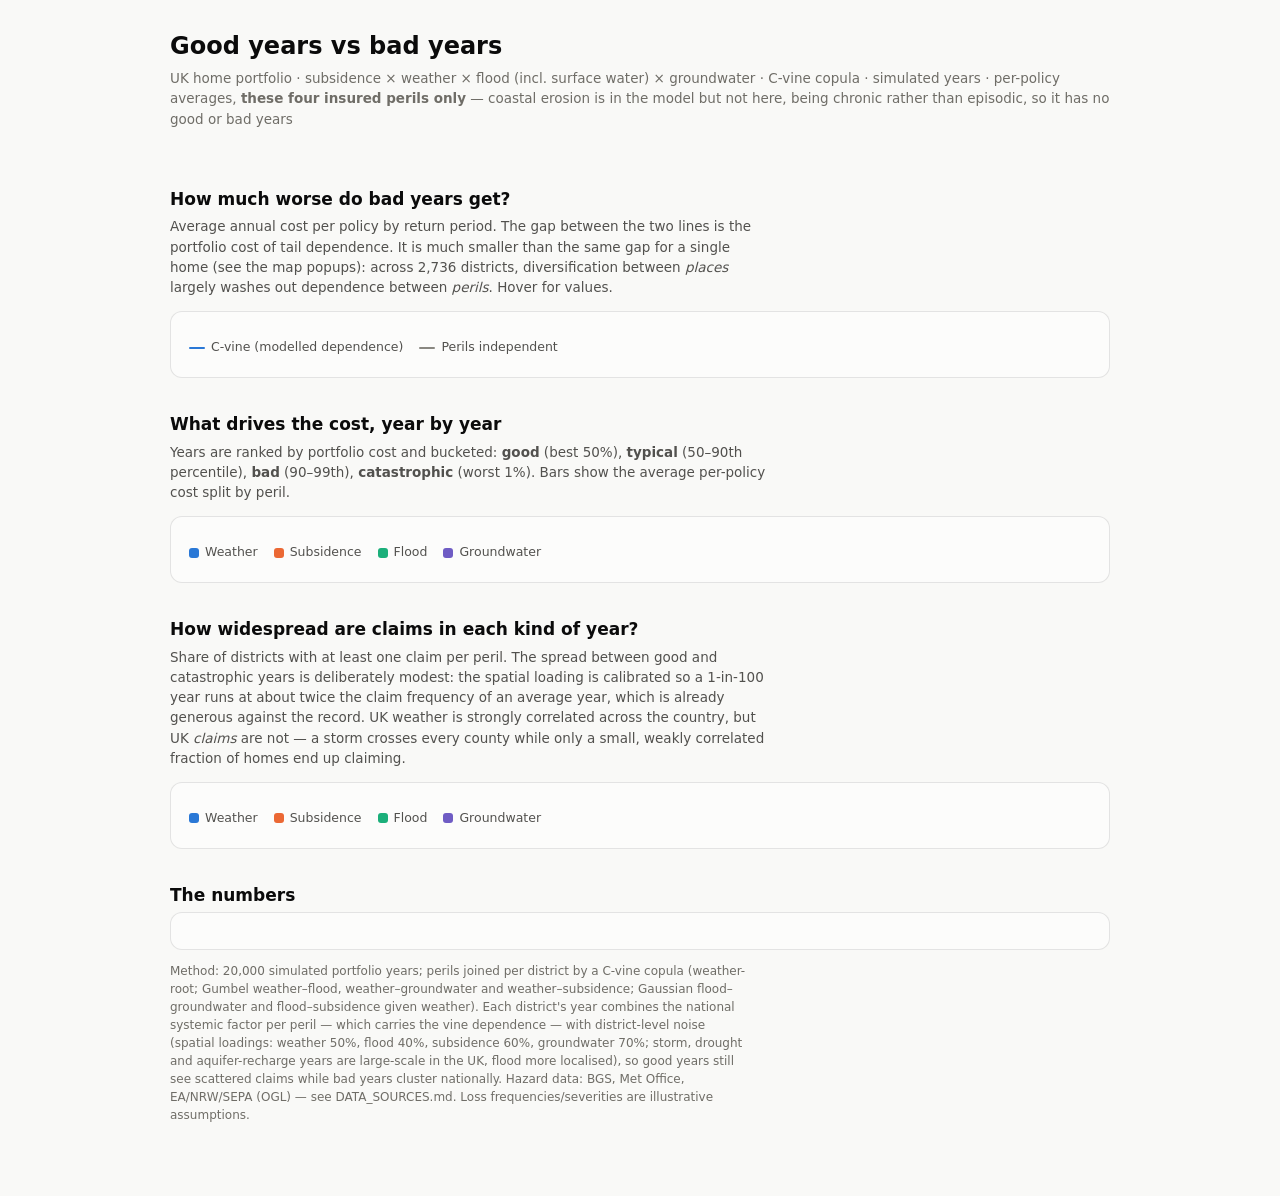
==== analysis/template.html @ 13e3e964 "Year charts: draw at card width on phones instead of scrolling Option 2, replacing the scroll fix. E" ====
<!DOCTYPE html>
<html lang="en-GB">
<head>
<meta charset="utf-8">
<meta name="viewport" content="width=device-width, initial-scale=1">
<title>UK Home Insurance — Good Years vs Bad Years</title>
<style>
  :root {
    color-scheme: light;
    --page: #f9f9f7; --surface-1: #fcfcfb;
    /* --ink-muted darkened from #898781 (3.50:1) to meet WCAG AA on light */
    --ink-1: #0b0b0b; --ink-2: #52514e; --ink-muted: #6f6d67;
    --grid: #e1e0d9; --axis: #c3c2b7; --border: rgba(11,11,11,0.10);
    --wx: #2a78d6; --sub: #eb6834; --fl: #1baf7a; --gw: #6f5cc4; --indep: #898781;
  }
  @media (prefers-color-scheme: dark) {
    :root:not([data-theme="light"]) {
      color-scheme: dark;
      --page: #0d0d0d; --surface-1: #1a1a19;
      --ink-1: #ffffff; --ink-2: #c3c2b7; --ink-muted: #898781;
      --grid: #2c2c2a; --axis: #383835; --border: rgba(255,255,255,0.10);
      --wx: #3987e5; --sub: #d95926; --fl: #199e70; --gw: #9085e9;
    }
  }
  :root[data-theme="dark"] {
    color-scheme: dark;
    --page: #0d0d0d; --surface-1: #1a1a19;
    --ink-1: #ffffff; --ink-2: #c3c2b7; --ink-muted: #898781;
    --grid: #2c2c2a; --axis: #383835; --border: rgba(255,255,255,0.10);
    --wx: #3987e5; --sub: #d95926; --fl: #199e70; --gw: #9085e9;
  }
  * { box-sizing: border-box; }
  body {
    margin: 0; background: var(--page); color: var(--ink-1);
    font-family: system-ui, -apple-system, "Segoe UI", sans-serif;
    line-height: 1.5;
  }
  .wrap { max-width: 980px; margin: 0 auto; padding: 28px 20px 60px; }
  h1 { font-size: 24px; margin: 0 0 4px; }
  .sub { color: var(--ink-muted); font-size: 13.5px; margin-bottom: 24px; }
  h2 { font-size: 17px; margin: 34px 0 4px; }
  .desc { color: var(--ink-2); font-size: 13.5px; margin: 0 0 14px; max-width: 70ch; }
  .card {
    background: var(--surface-1); border: 1px solid var(--border);
    border-radius: 12px; padding: 18px;
  }
  .tiles { display: grid; grid-template-columns: repeat(auto-fit, minmax(200px, 1fr)); gap: 12px; }
  .tile { background: var(--surface-1); border: 1px solid var(--border); border-radius: 12px; padding: 14px 16px; }
  .tile .k { font-size: 12px; color: var(--ink-muted); }
  .tile .v { font-size: 26px; font-weight: 650; margin: 2px 0; }
  .tile .d { font-size: 12px; color: var(--ink-2); }
  .legend { display: flex; gap: 16px; flex-wrap: wrap; font-size: 12.5px; color: var(--ink-2); margin: 8px 0 2px; }
  .legend span { display: inline-flex; align-items: center; gap: 6px; }
  .sw { width: 10px; height: 10px; border-radius: 3px; display: inline-block; }
  .sw.line { width: 16px; height: 2px; border-radius: 1px; }
  svg { display: block; width: 100%; height: auto; }
  /* Charts size their own canvas to the card (see geom() below), so they
     fit without scrolling. overflow-x stays as a safety net only - if a
     chart ever did exceed its card it should scroll inside itself rather
     than push the page sideways. No min-width: that would force the
     scrollbar back and defeat the responsive drawing. */
  .chart { overflow-x: auto; -webkit-overflow-scrolling: touch; }
  svg text { font-family: inherit; }
  .axis-label { fill: var(--ink-muted); font-size: 11px; }
  .tick-label { fill: var(--ink-muted); font-size: 11px; font-variant-numeric: tabular-nums; }
  .direct-label { fill: var(--ink-2); font-size: 11.5px; font-variant-numeric: tabular-nums; }
  .tooltip {
    position: fixed; pointer-events: none; z-index: 10; display: none;
    background: var(--surface-1); border: 1px solid var(--border);
    border-radius: 8px; padding: 7px 10px; font-size: 12px; color: var(--ink-2);
    box-shadow: 0 2px 10px rgba(0,0,0,0.15); font-variant-numeric: tabular-nums;
  }
  .tooltip b { color: var(--ink-1); }
  table.buckets { border-collapse: collapse; width: 100%; font-size: 13px; }
  table.buckets th, table.buckets td { text-align: right; padding: 7px 10px; border-bottom: 1px solid var(--grid); font-variant-numeric: tabular-nums; }
  table.buckets th:first-child, table.buckets td:first-child { text-align: left; }
  table.buckets th { color: var(--ink-muted); font-weight: 600; font-size: 12px; }
  table.buckets td { color: var(--ink-2); }
  table.buckets td.hl { color: var(--ink-1); font-weight: 600; }
  .note { color: var(--ink-muted); font-size: 12px; max-width: 76ch; }
</style>
</head>
<body>
<div class="wrap">
  <h1>Good years vs bad years</h1>
  <div class="sub">UK home portfolio &middot; subsidence &times; weather &times; flood (incl. surface water) &times; groundwater &middot; C-vine copula &middot; <span id="nsim"></span> simulated years &middot; per-policy averages, <b>these four insured perils only</b> &mdash; coastal erosion is in the model but not here, being chronic rather than episodic, so it has no good or bad years</div>

  <div class="tiles" id="tiles"></div>

  <h2>How much worse do bad years get?</h2>
  <p class="desc">Average annual cost per policy by return period. The gap between the
  two lines is the portfolio cost of tail dependence. It is much smaller than the same gap
  for a single home (see the map popups): across 2,736 districts, diversification between
  <i>places</i> largely washes out dependence between <i>perils</i>.
  Hover for values.</p>
  <div class="card">
    <div class="legend">
      <span><span class="sw line" style="background:var(--wx)"></span>C-vine (modelled dependence)</span>
      <span><span class="sw line" style="background:var(--indep)"></span>Perils independent</span>
    </div>
    <div id="exceedance" class="chart"></div>
  </div>

  <h2>What drives the cost, year by year</h2>
  <p class="desc">Years are ranked by portfolio cost and bucketed: <b>good</b> (best 50%),
  <b>typical</b> (50–90th percentile), <b>bad</b> (90–99th), <b>catastrophic</b> (worst 1%).
  Bars show the average per-policy cost split by peril.</p>
  <div class="card">
    <div class="legend">
      <span><span class="sw" style="background:var(--wx)"></span>Weather</span>
      <span><span class="sw" style="background:var(--sub)"></span>Subsidence</span>
      <span><span class="sw" style="background:var(--fl)"></span>Flood</span>
      <span><span class="sw" style="background:var(--gw)"></span>Groundwater</span>
    </div>
    <div id="stacked" class="chart"></div>
  </div>

  <h2>How widespread are claims in each kind of year?</h2>
  <p class="desc">Share of districts with at least one claim per peril. The spread between
  good and catastrophic years is deliberately modest: the spatial loading is calibrated so a
  1-in-100 year runs at about twice the claim frequency of an average year, which is already
  generous against the record. UK weather is strongly correlated across the country, but UK
  <i>claims</i> are not — a storm crosses every county while only a small, weakly correlated
  fraction of homes end up claiming.</p>
  <div class="card">
    <div class="legend">
      <span><span class="sw" style="background:var(--wx)"></span>Weather</span>
      <span><span class="sw" style="background:var(--sub)"></span>Subsidence</span>
      <span><span class="sw" style="background:var(--fl)"></span>Flood</span>
      <span><span class="sw" style="background:var(--gw)"></span>Groundwater</span>
    </div>
    <div id="incidence" class="chart"></div>
  </div>

  <h2>The numbers</h2>
  <div class="card" style="overflow-x:auto">
    <table class="buckets" id="btable"></table>
  </div>
  <p class="note" id="worstnote"></p>

  <div id="backtest" style="display:none; scroll-margin-top:64px">
    <h2>Does this match real UK years?</h2>
    <p class="desc">The loss model can't be validated without claims data — but its
    <b>hazard drivers</b> can. These are the real drivers, reconstructed from 35 years of
    ERA5 reanalysis over twelve UK locations. If the model is watching the right things,
    the years it would call bad should be the years Britain actually remembers.</p>
    <div class="card">
      <div class="legend">
        <span><span class="sw" style="background:var(--wx)"></span>Storm days (gusts ≥ 70 km/h)</span>
        <span><span class="sw" style="background:var(--sub)"></span>Summer rainfall deficit (subsidence driver)</span>
      </div>
      <div id="histchart" class="chart"></div>
    </div>
    <div class="card" style="margin-top:14px; overflow-x:auto">
      <table class="buckets" id="histtable"></table>
    </div>
    <p class="note" style="margin-top:10px">Storm days and summer deficits are means across
    the twelve points; the deficit is measured against each point's own 1991–2020 June–August
    normal. Event names are the historical record, not model output — they are what these
    years are known for.</p>
  </div>

  <div id="sens-section" style="display:none; scroll-margin-top:64px">
    <h2>Which assumptions matter?</h2>
    <p class="desc">Each row re-runs the simulation (1-in-3 district sample, 8,000
    years) with one assumption perturbed. &ldquo;Group churn&rdquo; is the share of sampled
    districts whose rating-group decile changes vs the sampled baseline.</p>
    <div class="card" style="overflow-x:auto">
      <table class="buckets" id="stable"></table>
    </div>
  </div>
  <p class="note">Method: 20,000 simulated portfolio years; perils joined per district by a
  C-vine copula (weather-root; Gumbel weather–flood, weather–groundwater and
  weather–subsidence; Gaussian flood–groundwater and flood–subsidence given
  weather). Each district's year combines the national systemic factor per peril —
  which carries the vine dependence — with district-level noise (spatial loadings:
  weather 50%, flood 40%, subsidence 60%, groundwater 70%; storm, drought and
  aquifer-recharge years are large-scale in the UK, flood more localised), so good
  years still see scattered claims while bad years cluster nationally. Hazard data:
  BGS, Met Office, EA/NRW/SEPA (OGL) — see DATA_SOURCES.md. Loss
  frequencies/severities are illustrative assumptions.</p>
</div>
<div class="tooltip" id="tip"></div>

<script>
const A = __DATA__;
const SENS = __SENS__;
const HIST = __HISTORY__;
const css = k => getComputedStyle(document.documentElement).getPropertyValue(k).trim();
const GBP = v => '£' + Math.round(v).toLocaleString('en-GB');
const tip = document.getElementById('tip');
function showTip(html, x, y) {
  tip.innerHTML = html; tip.style.display = 'block';
  const w = tip.offsetWidth, h = tip.offsetHeight;
  tip.style.left = Math.min(x + 14, innerWidth - w - 8) + 'px';
  tip.style.top = Math.max(y - h - 12, 8) + 'px';
}
function hideTip() { tip.style.display = 'none'; }
const NS = 'http://www.w3.org/2000/svg';
function el(tag, attrs, parent) {
  const e = document.createElementNS(NS, tag);
  for (const k in attrs) e.setAttribute(k, attrs[k]);
  if (parent) parent.appendChild(e);
  return e;
}

document.getElementById('nsim').textContent = A.n_sim.toLocaleString('en-GB');

/* ---- responsive chart geometry ----------------------------------------
   Every chart is drawn in viewBox units and stretched to the card width.
   On a desktop card that is roughly 1:1, so an 11px label reads as 11px.
   Squeeze the same 900-unit canvas into a ~300px phone card and the whole
   drawing scales by 0.33 - correct layout, 3.6px text, unreadable.

   So below a breakpoint we draw on a canvas the width of the card. viewBox
   units become CSS pixels again, type comes back to full size, and the
   plot is genuinely smaller - which means the tick and label density has
   to come down with it, or the labels collide instead of shrinking. Each
   chart passes its own narrow overrides for that.

   Charts re-draw on resize (and orientation change) rather than only at
   load, so rotating the phone does not leave a chart laid out for the
   other orientation. */
const NARROW_AT = 560;
function geom(mount, wide, narrow) {
  const avail = Math.max(document.getElementById(mount).clientWidth || 0, 260);
  return avail >= NARROW_AT
    ? Object.assign({ narrow: false }, wide)
    : Object.assign({ narrow: true }, wide, { W: Math.round(avail) }, narrow);
}
/* £1,000 is six glyphs of axis label; on a narrow plot that is most of the
   left margin, so compact it. */
const GBPk = v => v >= 1000 ? '£' + (v / 1000).toFixed(v % 1000 ? 1 : 0) + 'k'
                            : '£' + Math.round(v);
/* "catastrophic" does not fit a quarter of a phone-width plot. */
const SHORT = { good: 'good', typical: 'typical', bad: 'bad', catastrophic: 'worst 1%' };

const CHARTS = [];
function chart(mount, draw) { CHARTS.push({ mount, draw, key: null }); }
/* Which canvas width the current card calls for. Redraws are keyed on this
   rather than on the pixel width, so a 1px reflow does not rebuild four
   charts - and, more importantly, redrawing cannot re-trigger itself,
   because a redraw never changes the card's WIDTH. */
function widthKey(m) {
  const avail = Math.max(m.clientWidth || 0, 260);
  return avail >= NARROW_AT ? 'wide' : Math.round(avail);
}
function renderCharts(force) {
  for (const c of CHARTS) {
    const m = document.getElementById(c.mount);
    if (!m) continue;
    const k = widthKey(m);
    if (!force && k === c.key) continue;
    c.key = k;
    m.textContent = '';
    c.draw(m);
  }
}
/* Observe the cards, not the window. A ResizeObserver fires whenever the
   container's box changes for ANY reason - rotation, a font finally
   loading, the page being embedded somewhere narrower - whereas a window
   resize listener only catches one of those. It also catches viewport
   changes that never dispatch a window resize event at all, which is
   exactly what happens under an automated browser. Both are wired up; the
   width key makes the duplicate harmless. */
if (typeof ResizeObserver !== 'undefined') {
  const ro = new ResizeObserver(() => renderCharts());
  // after this script finishes, so every chart has registered
  queueMicrotask(() => CHARTS.forEach(c => {
    const m = document.getElementById(c.mount);
    if (m) ro.observe(m);
  }));
}
let _rt;
addEventListener('resize', () => { clearTimeout(_rt); _rt = setTimeout(renderCharts, 150); });

/* ---- stat tiles ---- */
const bk = Object.fromEntries(A.buckets.map(b => [b.label, b]));
const cat = bk.catastrophic, bad = bk.bad, typ = bk.typical;
const tiles = [
  ['Typical year', GBP(typ.mean_total), 'per policy, 50–90th percentile years'],
  ['Bad year (1-in-10)', GBP(bad.mean_total), '+' + GBP(bad.extra_vs_typical) + ' vs typical'],
  ['Catastrophic year (1-in-100)', GBP(cat.mean_total), '+' + GBP(cat.extra_vs_typical) + ' vs typical'],
  ['Cost of dependence', '+' + Math.round(100 * (cat.mean_total - cat.indep_mean_total) / cat.indep_mean_total) + '%',
   'catastrophic-year cost vs independence (' + GBP(cat.indep_mean_total) + ')'],
];
document.getElementById('tiles').innerHTML = tiles.map(t =>
  `<div class="tile"><div class="k">${t[0]}</div><div class="v">${t[1]}</div><div class="d">${t[2]}</div></div>`).join('');

/* ---- exceedance chart ---- */
chart('exceedance', function (mount) {
  const g = geom('exceedance', { W: 900, H: 340, L: 64, R: 20, T: 16, B: 44 },
                                { H: 250, L: 40, R: 12, T: 12, B: 40 });
  const { W, H, L, R, T, B } = g;
  const svg = el('svg', { viewBox: `0 0 ${W} ${H}` }, mount);
  const vine = A.exceedance.vine.filter(d => d[0] >= 2 && d[0] <= 1000);
  const ind = A.exceedance.indep.filter(d => d[0] >= 2 && d[0] <= 1000);
  const ymax = Math.max(...vine.map(d => d[1])) * 1.08;
  const x = rp => L + (Math.log10(rp) - Math.log10(2)) / (3 - Math.log10(2)) * (W - L - R);
  const y = v => T + (1 - v / ymax) * (H - T - B);
  for (const rp of (g.narrow ? [2, 10, 100, 1000]
                             : [2, 5, 10, 20, 50, 100, 200, 500, 1000])) {
    el('line', { x1: x(rp), x2: x(rp), y1: T, y2: H - B, stroke: css('--grid'), 'stroke-width': 1 }, svg);
    el('text', { x: x(rp), y: H - B + 16, 'text-anchor': 'middle', class: 'tick-label' }, svg).textContent = rp;
  }
  const ystep = ymax > 4000 ? 1000 : ymax > 2000 ? 500 : 250;
  for (let v = 0; v <= ymax; v += ystep) {
    el('line', { x1: L, x2: W - R, y1: y(v), y2: y(v), stroke: css('--grid'), 'stroke-width': 1 }, svg);
    el('text', { x: L - 6, y: y(v) + 4, 'text-anchor': 'end', class: 'tick-label' }, svg)
      .textContent = g.narrow ? GBPk(v) : GBP(v);
  }
  el('line', { x1: L, x2: W - R, y1: H - B, y2: H - B, stroke: css('--axis'), 'stroke-width': 1 }, svg);
  el('text', { x: (L + W - R) / 2, y: H - 6, 'text-anchor': 'middle', class: 'axis-label' }, svg)
    .textContent = g.narrow ? 'return period (yrs, log)'
                            : 'return period (years) — log scale';
  const path = pts => pts.map((d, i) => (i ? 'L' : 'M') + x(d[0]).toFixed(1) + ' ' + y(d[1]).toFixed(1)).join(' ');
  el('path', { d: path(ind), fill: 'none', stroke: css('--indep'), 'stroke-width': 2, 'stroke-dasharray': '5 4' }, svg);
  el('path', { d: path(vine), fill: 'none', stroke: css('--wx'), 'stroke-width': 2 }, svg);
  const cross = el('line', { y1: T, y2: H - B, stroke: css('--axis'), 'stroke-width': 1, visibility: 'hidden' }, svg);
  const dotV = el('circle', { r: 4, fill: css('--wx'), stroke: css('--surface-1'), 'stroke-width': 2, visibility: 'hidden' }, svg);
  const dotI = el('circle', { r: 4, fill: css('--indep'), stroke: css('--surface-1'), 'stroke-width': 2, visibility: 'hidden' }, svg);
  const hit = el('rect', { x: L, y: T, width: W - L - R, height: H - T - B, fill: 'transparent' }, svg);
  const nearest = (pts, rp) => pts.reduce((a, b) => Math.abs(Math.log10(b[0]) - Math.log10(rp)) < Math.abs(Math.log10(a[0]) - Math.log10(rp)) ? b : a);
  hit.addEventListener('mousemove', ev => {
    const r = svg.getBoundingClientRect();
    const px = (ev.clientX - r.left) * W / r.width;
    const rp = Math.pow(10, Math.log10(2) + (px - L) / (W - L - R) * (3 - Math.log10(2)));
    const v = nearest(vine, rp), n = nearest(ind, rp);
    cross.setAttribute('x1', x(v[0])); cross.setAttribute('x2', x(v[0]));
    [cross, dotV, dotI].forEach(e => e.setAttribute('visibility', 'visible'));
    dotV.setAttribute('cx', x(v[0])); dotV.setAttribute('cy', y(v[1]));
    dotI.setAttribute('cx', x(n[0])); dotI.setAttribute('cy', y(n[1]));
    showTip(`<b>1-in-${Math.round(v[0])} year</b><br>C-vine: <b>${GBP(v[1])}</b><br>independent: ${GBP(n[1])}<br>gap: +${GBP(v[1] - n[1])}`, ev.clientX, ev.clientY);
  });
  hit.addEventListener('mouseleave', () => { [cross, dotV, dotI].forEach(e => e.setAttribute('visibility', 'hidden')); hideTip(); });
});

/* ---- stacked bars ---- */
chart('stacked', function (mount) {
  const g = geom('stacked', { W: 900, H: 300, L: 64, R: 20, T: 24, B: 34 },
                            { H: 240, L: 40, R: 10, T: 20, B: 32 });
  const { W, H, L, R, T, B } = g;
  const svg = el('svg', { viewBox: `0 0 ${W} ${H}` }, mount);
  const perils = [['mean_wx', '--wx', 'Weather'], ['mean_sub', '--sub', 'Subsidence'], ['mean_fl', '--fl', 'Flood'], ['mean_gw', '--gw', 'Groundwater']];
  const ymax = Math.max(...A.buckets.map(b => b.mean_total)) * 1.15;
  const y = v => T + (1 - v / ymax) * (H - T - B);
  const slot = (W - L - R) / A.buckets.length;
  // 64 units is wider than a whole slot once the canvas is phone-width, so
  // the bars would overlap each other. Scale to the slot and keep a gap.
  const bw = Math.min(64, slot * 0.62);
  const ystep = ymax > 4000 ? 1000 : ymax > 1500 ? 500 : 200;
  for (let v = 0; v <= ymax; v += ystep) {
    el('line', { x1: L, x2: W - R, y1: y(v), y2: y(v), stroke: css('--grid'), 'stroke-width': 1 }, svg);
    el('text', { x: L - 6, y: y(v) + 4, 'text-anchor': 'end', class: 'tick-label' }, svg)
      .textContent = g.narrow ? GBPk(v) : GBP(v);
  }
  el('line', { x1: L, x2: W - R, y1: H - B, y2: H - B, stroke: css('--axis'), 'stroke-width': 1 }, svg);
  A.buckets.forEach((b, i) => {
    const cx = L + slot * (i + 0.5);
    let acc = 0;
    for (const [key, color, name] of perils) {
      const v = b[key];
      const rect = el('rect', {
        x: cx - bw / 2, y: y(acc + v), width: bw,
        height: Math.max(y(acc) - y(acc + v) - 2, 0.5),
        fill: css(color), rx: 2,
      }, svg);
      rect.addEventListener('mousemove', ev =>
        showTip(`<b>${b.label}</b> · ${name}<br><b>${GBP(v)}</b> per policy (${Math.round(100 * v / b.mean_total)}%)`, ev.clientX, ev.clientY));
      rect.addEventListener('mouseleave', hideTip);
      acc += v;
    }
    el('text', { x: cx, y: y(acc) - 7, 'text-anchor': 'middle', class: 'direct-label' }, svg)
      .textContent = g.narrow ? GBPk(b.mean_total) : GBP(b.mean_total);
    el('text', { x: cx, y: H - B + 17, 'text-anchor': 'middle', class: 'tick-label' }, svg)
      .textContent = g.narrow ? (SHORT[b.label] || b.label) : b.label;
  });
});

/* ---- incidence ---- */
chart('incidence', function (mount) {
  const g = geom('incidence', { W: 900, H: 280, L: 64, R: 20, T: 18, B: 34 },
                              { H: 225, L: 32, R: 10, T: 14, B: 32 });
  const { W, H, L, R, T, B } = g;
  const svg = el('svg', { viewBox: `0 0 ${W} ${H}` }, mount);
  const perils = [['inc_wx_pct', '--wx', 'Weather'], ['inc_sub_pct', '--sub', 'Subsidence'], ['inc_fl_pct', '--fl', 'Flood'], ['inc_gw_pct', '--gw', 'Groundwater']];
  const ymax = Math.max(...A.buckets.map(b => Math.max(b.inc_wx_pct, b.inc_sub_pct, b.inc_fl_pct, b.inc_gw_pct))) * 1.2;
  const y = v => T + (1 - v / ymax) * (H - T - B);
  const slot = (W - L - R) / A.buckets.length;
  // Four bars and three gaps have to fit inside one slot: at 900 units that
  // is 30+6, on a phone canvas the same numbers would need more than twice
  // the slot, so derive both from the slot instead of hard-coding them.
  const gap = g.narrow ? 2 : 6;
  const bw = Math.min(30, (slot * 0.86 - 3 * gap) / 4);
  const ystep = ymax > 40 ? 10 : ymax > 16 ? 5 : 2;
  for (let v = 0; v <= ymax; v += ystep) {
    el('line', { x1: L, x2: W - R, y1: y(v), y2: y(v), stroke: css('--grid'), 'stroke-width': 1 }, svg);
    el('text', { x: L - 6, y: y(v) + 4, 'text-anchor': 'end', class: 'tick-label' }, svg)
      .textContent = v + '%';
  }
  el('line', { x1: L, x2: W - R, y1: H - B, y2: H - B, stroke: css('--axis'), 'stroke-width': 1 }, svg);
  A.buckets.forEach((b, i) => {
    const cx = L + slot * (i + 0.5);
    perils.forEach(([key, color, name], j) => {
      const v = b[key];
      const bx = cx + (j - 1.5) * (bw + gap) - bw / 2;
      const rect = el('rect', { x: bx, y: y(v), width: bw, height: H - B - y(v), fill: css(color), rx: 2 }, svg);
      rect.addEventListener('mousemove', ev =>
        showTip(`<b>${b.label}</b> · ${name}<br><b>${v}%</b> of districts claim`, ev.clientX, ev.clientY));
      rect.addEventListener('mouseleave', hideTip);
    });
    el('text', { x: cx, y: H - B + 17, 'text-anchor': 'middle', class: 'tick-label' }, svg)
      .textContent = g.narrow ? (SHORT[b.label] || b.label) : b.label;
  });
});

/* ---- table ---- */
(function () {
  const t = document.getElementById('btable');
  const rows = A.buckets.map(b => `
    <tr><td class="hl">${b.label}</td><td>${b.share_pct}%</td>
    <td class="hl">${GBP(b.mean_total)}</td>
    <td>${GBP(b.mean_wx)}</td><td>${GBP(b.mean_sub)}</td><td>${GBP(b.mean_fl)}</td><td>${GBP(b.mean_gw)}</td>
    <td>${b.extra_vs_typical >= 0 ? '+' : ''}${GBP(b.extra_vs_typical)}</td>
    <td>${GBP(b.indep_mean_total)}</td></tr>`).join('');
  t.innerHTML = `<tr><th>Year bucket</th><th>Share of years</th><th>Cost / policy</th>
    <th>Weather</th><th>Subsidence</th><th>Flood</th><th>Groundwater</th><th>vs typical</th><th>If independent</th></tr>` + rows;
  const w = A.worst_year;
  document.getElementById('worstnote').innerHTML =
    `Worst simulated year: <b>${GBP(w.total)}</b> per policy (weather ${GBP(w.wx)},
    flood ${GBP(w.fl)}, subsidence ${GBP(w.sub)}, groundwater ${GBP(w.gw)}) with claims
    in ${w.inc_wx_pct}% of districts for weather and ${w.inc_fl_pct}% for flood — a
    nationwide storm-and-flood event, which is exactly the joint tail the Gumbel
    pairs put mass on.`;
})();

/* ---- backtest: real hazard drivers by year ---- */
(function () {
  if (!HIST) return;
  document.getElementById('backtest').style.display = '';

  // What these years are actually known for (historical record).
  const EVENTS = {
    1990: 'Burns’ Day storm', 1994: 'Dry summer', 1995: 'Drought summer',
    2003: 'August heatwave', 2007: 'Summer floods', 2012: 'Wettest summer on record',
    2013: 'St Jude’s Day storm', 2014: 'Winter storm sequence',
    2015: 'Storms Desmond, Eva, Frank', 2018: 'Summer drought',
    2019: 'November floods', 2020: 'Storms Ciara & Dennis',
    2022: 'Record heat & drought', 2023: 'Storms Babet & Ciarán',
    2024: 'Storms Henk & Bert',
  };

  chart('histchart', function (mount) {
  const g = geom('histchart', { W: 900, H: 240, L: 52, R: 14, T: 14, B: 30, GAP: 22 },
                              { H: 215, L: 34, R: 8, T: 12, B: 28, GAP: 18 });
  const { W, H, L, R, T, B, GAP } = g;
  const panelH = (H - T - B - GAP) / 2;
  const svg = el('svg', { viewBox: `0 0 ${W} ${H}` }, mount);
  const bw = (W - L - R) / HIST.length;

  function panel(key, colour, y0, label) {
    const vals = HIST.map(d => d[key]);
    const lo = Math.min(0, ...vals), hi = Math.max(...vals);
    const y = v => y0 + panelH - ((v - lo) / (hi - lo)) * panelH;
    el('text', { x: L, y: y0 - 3, class: 'axis-label' }, svg).textContent = label;
    el('line', { x1: L, x2: W - R, y1: y(0), y2: y(0), stroke: css('--axis') }, svg);
    HIST.forEach((d, i) => {
      const x = L + i * bw + 1.5, v = d[key];
      const top = Math.min(y(v), y(0)), h = Math.abs(y(v) - y(0));
      const rect = el('rect', {
        x, y: top, width: Math.max(bw - 3, 1), height: Math.max(h, 0.5),
        fill: css(colour), rx: 1.5,
        opacity: EVENTS[d.year] ? 1 : 0.55,
      }, svg);
      rect.addEventListener('mousemove', ev => showTip(
        `<b>${d.year}</b>${EVENTS[d.year] ? ' · ' + EVENTS[d.year] : ''}<br>` +
        `storm days <b>${d.storm_days.toFixed(1)}</b> · max gust ${d.max_gust.toFixed(0)} km/h<br>` +
        `wettest 5 days ${d.rain5d.toFixed(0)} mm · summer deficit ${d.jja_deficit.toFixed(0)} mm`,
        ev.clientX, ev.clientY));
      rect.addEventListener('mouseleave', hideTip);
    });
    el('text', { x: L - 6, y: y(hi) + 4, 'text-anchor': 'end', class: 'tick-label' }, svg)
      .textContent = Math.round(hi);
    el('text', { x: L - 6, y: y(lo) + 4, 'text-anchor': 'end', class: 'tick-label' }, svg)
      .textContent = Math.round(lo);
  }

  panel('storm_days', '--wx', T + 10,
        g.narrow ? 'storm days / yr' : 'storm days per year');
  panel('jja_deficit', '--sub', T + panelH + GAP + 12,
        g.narrow ? 'summer deficit (mm)' : 'summer rainfall deficit (mm)');
  HIST.forEach((d, i) => {
    // every 5th year at 900 units; every 10th once the canvas is a third
    // of that, or the year labels run into each other
    if (+d.year % (g.narrow ? 10 : 5)) return;
    // A year centred on the first or last bar hangs outside the plot and
    // lands on the y-axis value beside it - at phone width "1990" sat on
    // top of "-139". Measure the label rather than guessing a margin, and
    // anchor the edge ones inward.
    const cx = L + i * bw + bw / 2;
    const t = el('text', { x: cx, y: H - 8, 'text-anchor': 'middle', class: 'tick-label' }, svg);
    t.textContent = d.year;
    const half = t.getComputedTextLength() / 2;
    if (cx - half < L) { t.setAttribute('x', L); t.setAttribute('text-anchor', 'start'); }
    else if (cx + half > W - R) { t.setAttribute('x', W - R); t.setAttribute('text-anchor', 'end'); }
  });
  });   /* end chart('histchart') */

  const top = (key, n) => [...HIST].sort((a, b) => b[key] - a[key]).slice(0, n);
  const fmtRow = d => `<tr><td class="hl">${d.year}</td>
    <td>${EVENTS[d.year] || '—'}</td>
    <td>${d.storm_days.toFixed(1)}</td><td>${d.max_gust.toFixed(0)} km/h</td>
    <td>${d.rain5d.toFixed(0)} mm</td><td>${d.jja_deficit.toFixed(0)} mm</td></tr>`;
  document.getElementById('histtable').innerHTML =
    `<tr><th>Year</th><th>What it is remembered for</th><th>Storm days</th>
     <th>Max gust</th><th>Wettest 5 days</th><th>Summer deficit</th></tr>` +
    `<tr><td colspan="6" style="color:var(--ink-muted);padding-top:10px">Worst storm years</td></tr>` +
    top('storm_days', 3).map(fmtRow).join('') +
    `<tr><td colspan="6" style="color:var(--ink-muted);padding-top:10px">Driest summers — the subsidence driver</td></tr>` +
    top('jja_deficit', 3).map(fmtRow).join('') +
    `<tr><td colspan="6" style="color:var(--ink-muted);padding-top:10px">Wettest 5-day totals — the flood driver</td></tr>` +
    top('rain5d', 3).map(fmtRow).join('');
})();

/* ---- sensitivity table ---- */
(function () {
  if (!SENS) return;
  document.getElementById('sens-section').style.display = '';
  const LABELS = {
    baseline: 'Baseline (sampled)',
    theta_low: 'Weaker dependence (θ−1 ×0.75)',
    theta_high: 'Stronger dependence (θ−1 ×1.25)',
    rho2_zero: 'Tree-2 correlations → 0',
    rho2_high: 'Tree-2 correlations doubled',
    sev_sigma_up: 'Severity σ ×1.10 (heavier tails)',
    flood_freq_150: 'Flood frequency ×1.5 (climate stress)',
    erosion_no_intervention: 'Erosion: defences lapse (NFI, not the plan)',
  };
  /* Erosion gets its own column because it is NOT in the premium: the NFI
     scenario raises it 2.5× while moving no district between rating groups,
     which is the check that the exclusion is actually wired up. */
  const rows = Object.entries(SENS).map(([k, s]) => `
    <tr><td class="hl">${LABELS[k] || k}</td>
    <td>${GBP(s.mean_el)}</td><td>${GBP(s.mean_premium)}</td>
    <td>${s.mean_el_erosion == null ? '—' : GBP(s.mean_el_erosion)}</td>
    <td>${GBP(s.cat_year_cost)}</td><td>+${s.cat_vs_indep_pct}%</td>
    <td>${s.group_churn_pct}%</td></tr>`).join('');
  // The per-district TVaR uplift is deliberately not shown: at calibrated
  // frequencies it is inside Monte Carlo noise (see the methodology page),
  // so tabulating it per scenario would be tabulating noise.
  document.getElementById('stable').innerHTML =
    `<tr><th>Scenario</th><th>E[loss]</th><th>Premium</th>
     <th>Erosion (not priced)</th>
     <th>Cat-year cost</th><th>Cat vs independence</th><th>Group churn</th></tr>` + rows;
})();

/* Every chart registered itself above; draw them all now, after the
   conditional backtest block has had its chance to register too. */
renderCharts();
</script>
</body>
</html>
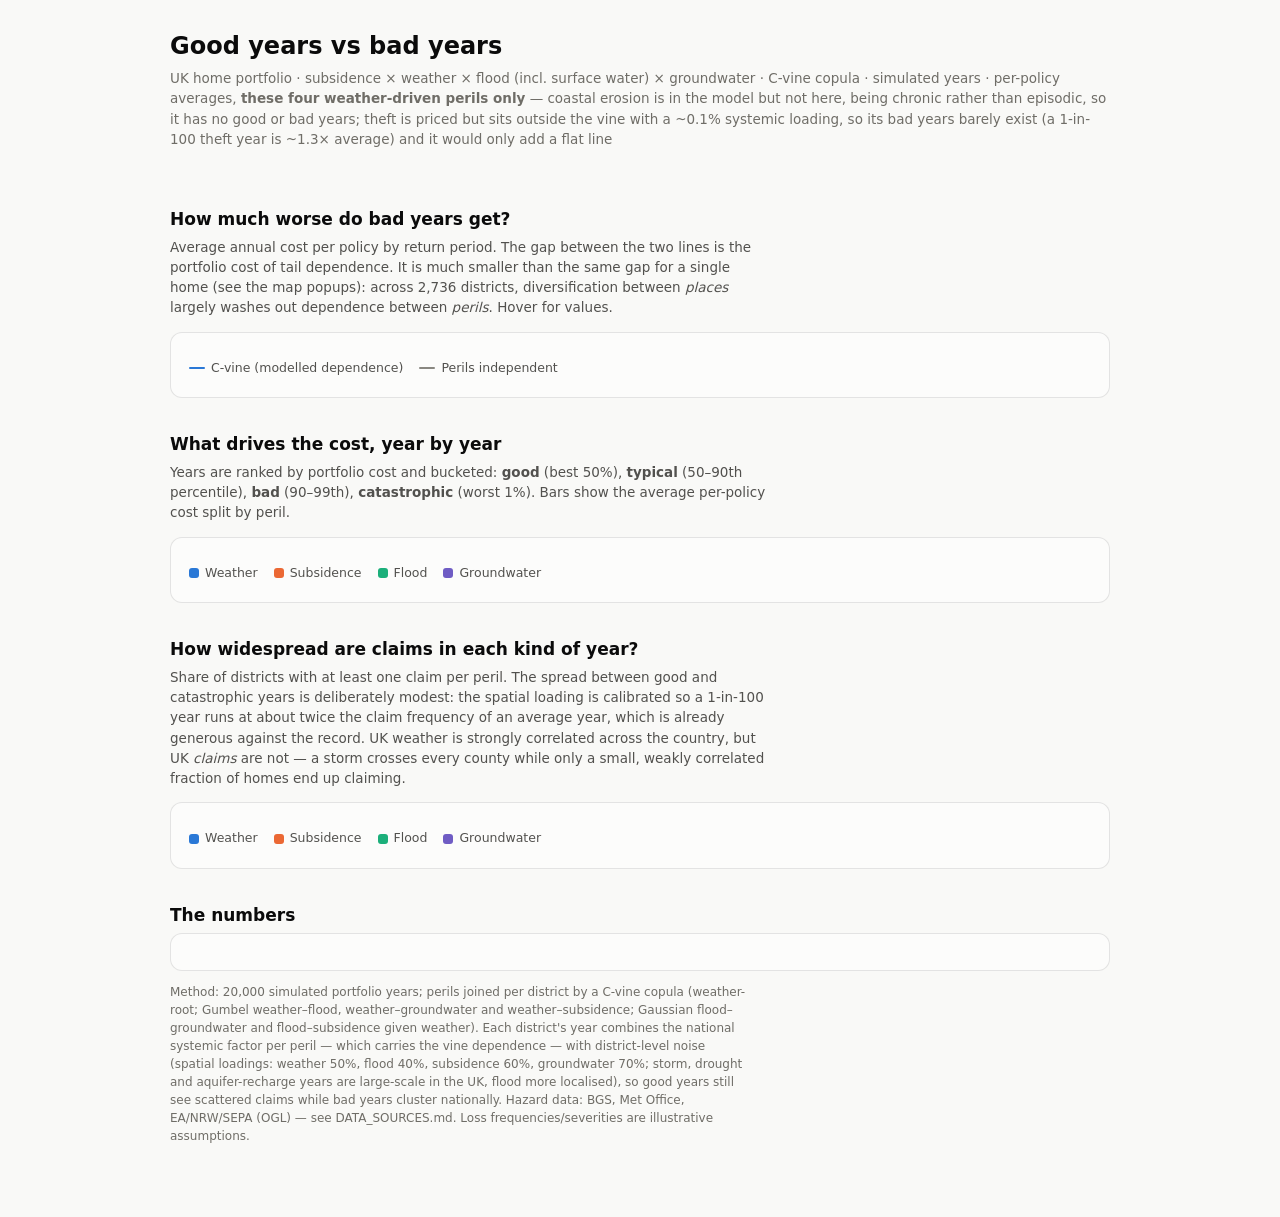
==== commit 759c841d: "Site copy pass for theft: injected stats, popup row, five-peril prose Every theft number a page show" ====
--- a/analysis/template.html
+++ b/analysis/template.html
@@ -83,7 +83,7 @@
 <body>
 <div class="wrap">
   <h1>Good years vs bad years</h1>
-  <div class="sub">UK home portfolio &middot; subsidence &times; weather &times; flood (incl. surface water) &times; groundwater &middot; C-vine copula &middot; <span id="nsim"></span> simulated years &middot; per-policy averages, <b>these four insured perils only</b> &mdash; coastal erosion is in the model but not here, being chronic rather than episodic, so it has no good or bad years</div>
+  <div class="sub">UK home portfolio &middot; subsidence &times; weather &times; flood (incl. surface water) &times; groundwater &middot; C-vine copula &middot; <span id="nsim"></span> simulated years &middot; per-policy averages, <b>these four weather-driven perils only</b> &mdash; coastal erosion is in the model but not here, being chronic rather than episodic, so it has no good or bad years; theft is priced but sits outside the vine with a ~0.1% systemic loading, so its bad years barely exist (a 1-in-100 theft year is ~1.3&times; average) and it would only add a flat line</div>
 
   <div class="tiles" id="tiles"></div>
 
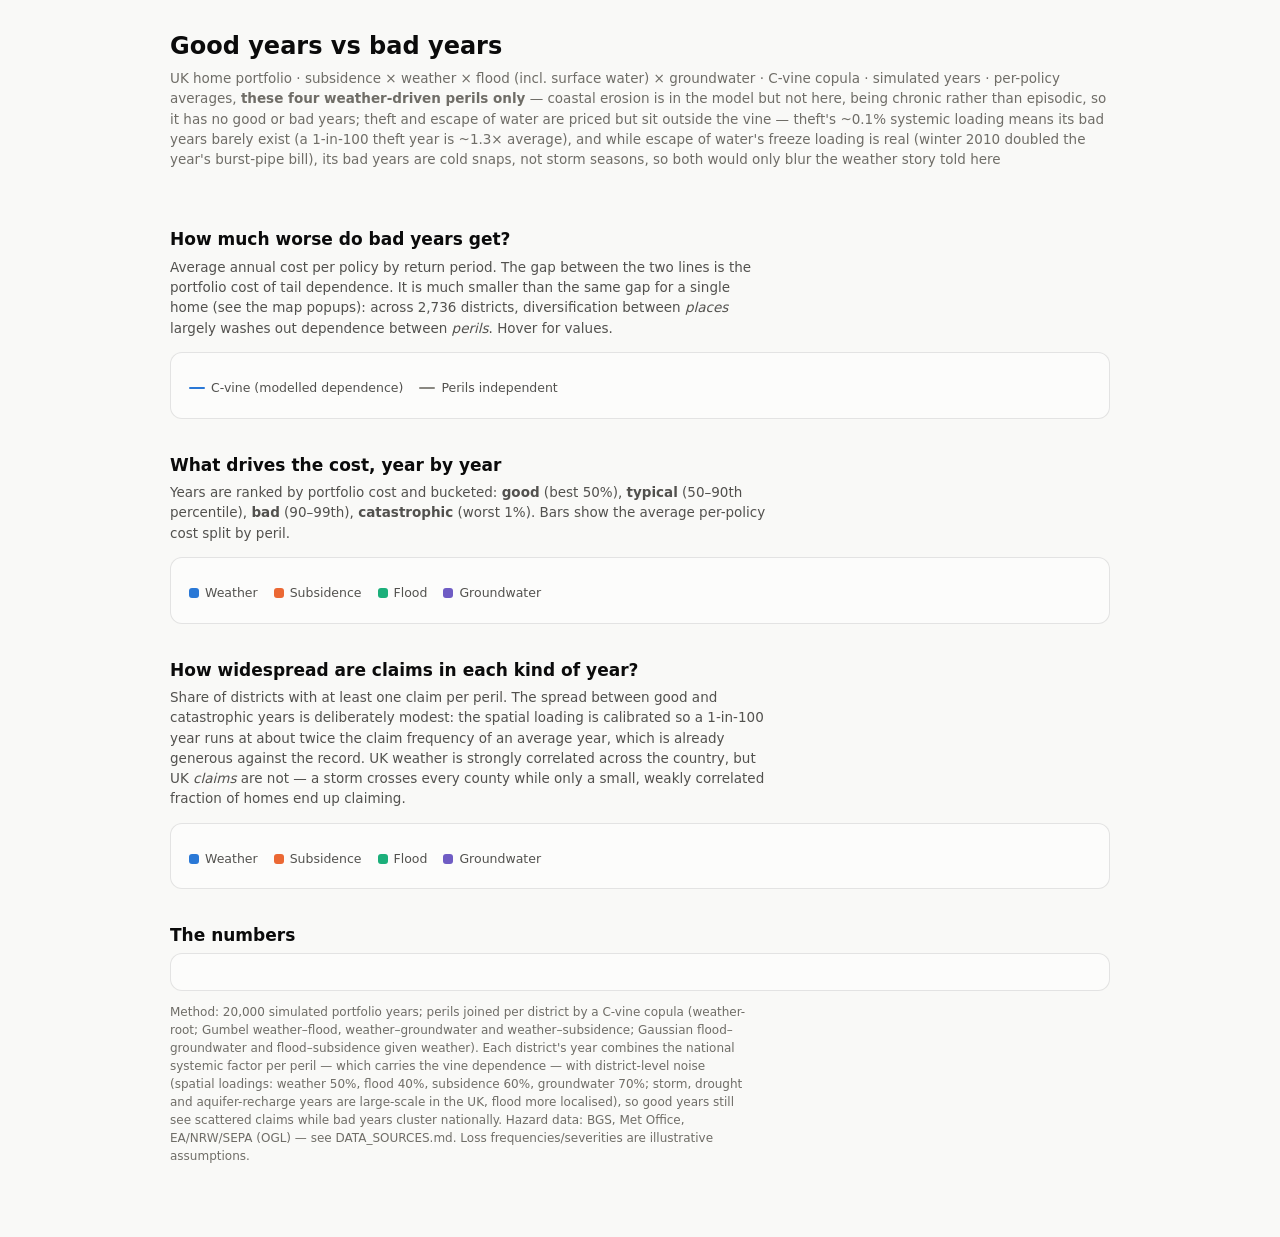
==== commit b23742b9: "Site copy pass: five insured perils become six Escape of water joins every surface the reader touche" ====
--- a/analysis/template.html
+++ b/analysis/template.html
@@ -83,7 +83,7 @@
 <body>
 <div class="wrap">
   <h1>Good years vs bad years</h1>
-  <div class="sub">UK home portfolio &middot; subsidence &times; weather &times; flood (incl. surface water) &times; groundwater &middot; C-vine copula &middot; <span id="nsim"></span> simulated years &middot; per-policy averages, <b>these four weather-driven perils only</b> &mdash; coastal erosion is in the model but not here, being chronic rather than episodic, so it has no good or bad years; theft is priced but sits outside the vine with a ~0.1% systemic loading, so its bad years barely exist (a 1-in-100 theft year is ~1.3&times; average) and it would only add a flat line</div>
+  <div class="sub">UK home portfolio &middot; subsidence &times; weather &times; flood (incl. surface water) &times; groundwater &middot; C-vine copula &middot; <span id="nsim"></span> simulated years &middot; per-policy averages, <b>these four weather-driven perils only</b> &mdash; coastal erosion is in the model but not here, being chronic rather than episodic, so it has no good or bad years; theft and escape of water are priced but sit outside the vine &mdash; theft's ~0.1% systemic loading means its bad years barely exist (a 1-in-100 theft year is ~1.3&times; average), and while escape of water's freeze loading is real (winter 2010 doubled the year's burst-pipe bill), its bad years are cold snaps, not storm seasons, so both would only blur the weather story told here</div>
 
   <div class="tiles" id="tiles"></div>
 
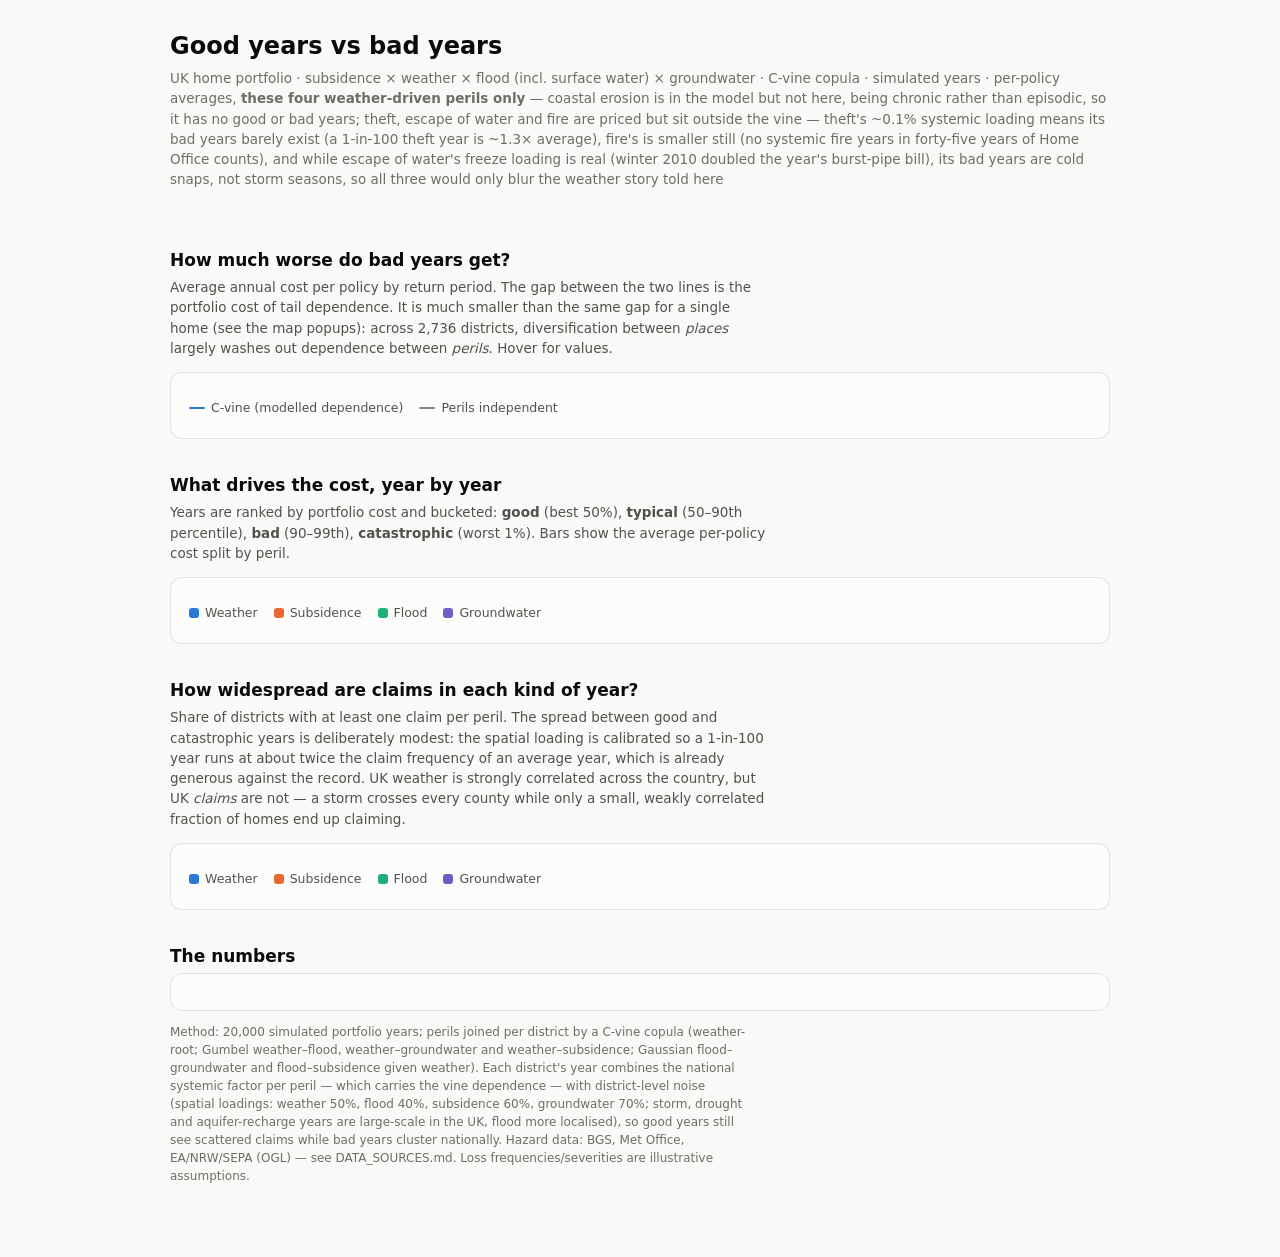
==== commit e1dfb6cb: "Site copy pass: seven insured perils Every surface that counts perils learns fire: landing page (her" ====
--- a/analysis/template.html
+++ b/analysis/template.html
@@ -83,7 +83,7 @@
 <body>
 <div class="wrap">
   <h1>Good years vs bad years</h1>
-  <div class="sub">UK home portfolio &middot; subsidence &times; weather &times; flood (incl. surface water) &times; groundwater &middot; C-vine copula &middot; <span id="nsim"></span> simulated years &middot; per-policy averages, <b>these four weather-driven perils only</b> &mdash; coastal erosion is in the model but not here, being chronic rather than episodic, so it has no good or bad years; theft and escape of water are priced but sit outside the vine &mdash; theft's ~0.1% systemic loading means its bad years barely exist (a 1-in-100 theft year is ~1.3&times; average), and while escape of water's freeze loading is real (winter 2010 doubled the year's burst-pipe bill), its bad years are cold snaps, not storm seasons, so both would only blur the weather story told here</div>
+  <div class="sub">UK home portfolio &middot; subsidence &times; weather &times; flood (incl. surface water) &times; groundwater &middot; C-vine copula &middot; <span id="nsim"></span> simulated years &middot; per-policy averages, <b>these four weather-driven perils only</b> &mdash; coastal erosion is in the model but not here, being chronic rather than episodic, so it has no good or bad years; theft, escape of water and fire are priced but sit outside the vine &mdash; theft's ~0.1% systemic loading means its bad years barely exist (a 1-in-100 theft year is ~1.3&times; average), fire's is smaller still (no systemic fire years in forty-five years of Home Office counts), and while escape of water's freeze loading is real (winter 2010 doubled the year's burst-pipe bill), its bad years are cold snaps, not storm seasons, so all three would only blur the weather story told here</div>
 
   <div class="tiles" id="tiles"></div>
 
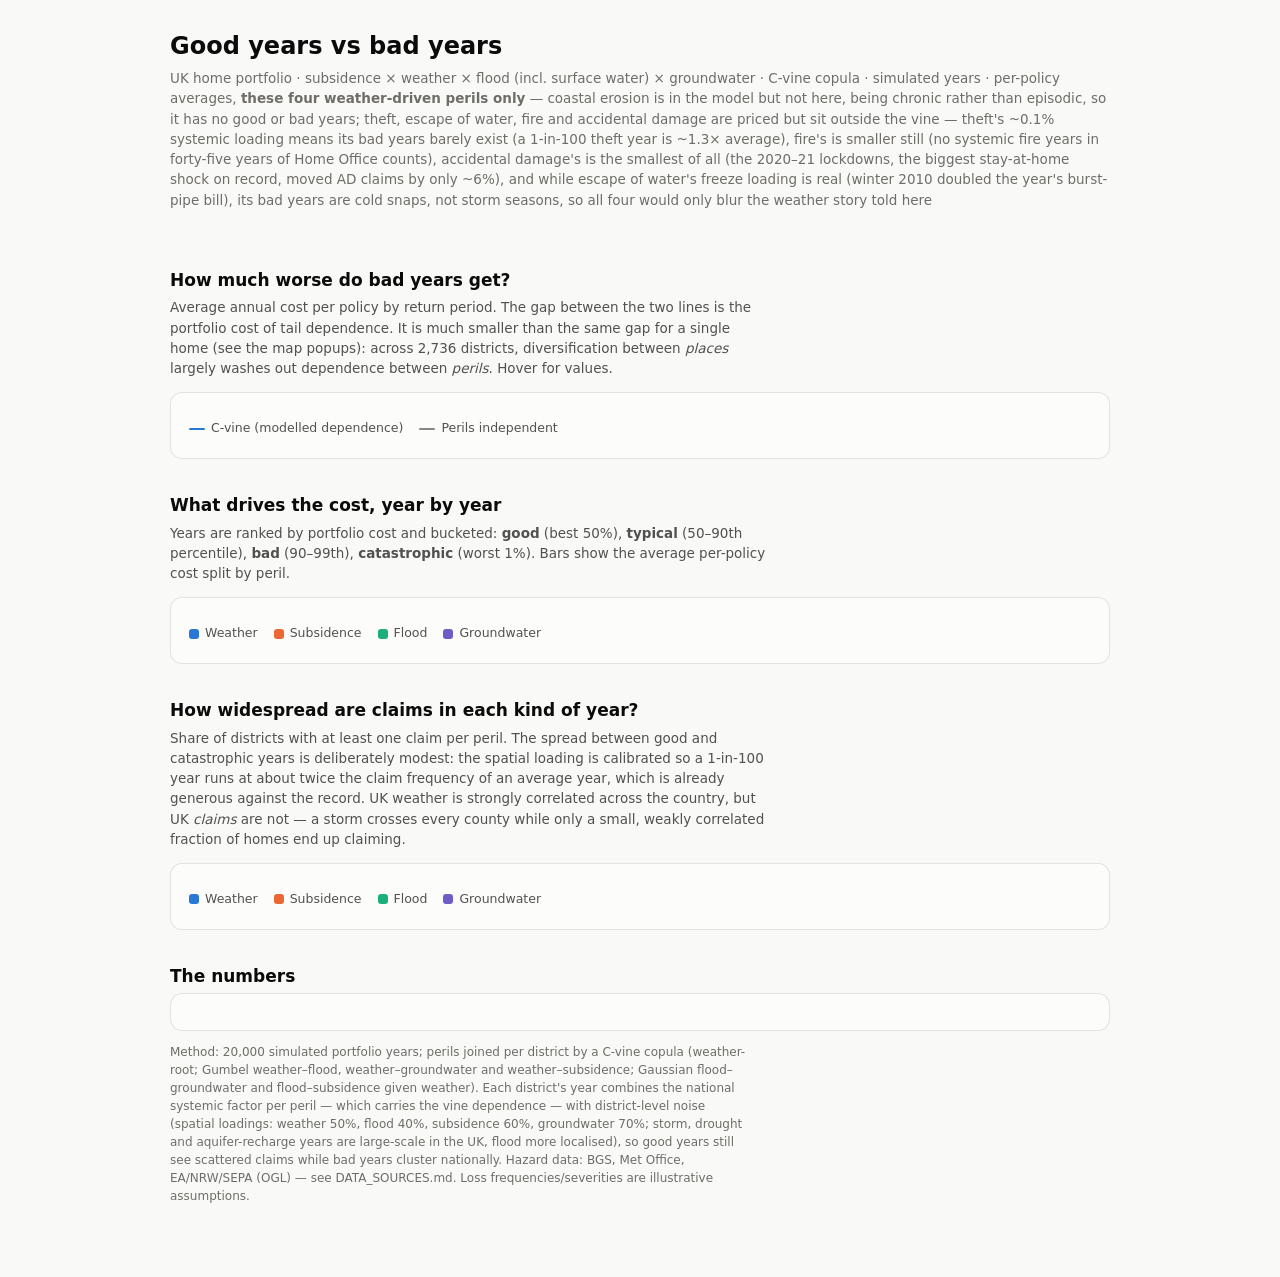
==== commit d0304223: "Site copy pass: eight insured perils Every surface that counts perils learns accidental damage: land" ====
--- a/analysis/template.html
+++ b/analysis/template.html
@@ -83,7 +83,7 @@
 <body>
 <div class="wrap">
   <h1>Good years vs bad years</h1>
-  <div class="sub">UK home portfolio &middot; subsidence &times; weather &times; flood (incl. surface water) &times; groundwater &middot; C-vine copula &middot; <span id="nsim"></span> simulated years &middot; per-policy averages, <b>these four weather-driven perils only</b> &mdash; coastal erosion is in the model but not here, being chronic rather than episodic, so it has no good or bad years; theft, escape of water and fire are priced but sit outside the vine &mdash; theft's ~0.1% systemic loading means its bad years barely exist (a 1-in-100 theft year is ~1.3&times; average), fire's is smaller still (no systemic fire years in forty-five years of Home Office counts), and while escape of water's freeze loading is real (winter 2010 doubled the year's burst-pipe bill), its bad years are cold snaps, not storm seasons, so all three would only blur the weather story told here</div>
+  <div class="sub">UK home portfolio &middot; subsidence &times; weather &times; flood (incl. surface water) &times; groundwater &middot; C-vine copula &middot; <span id="nsim"></span> simulated years &middot; per-policy averages, <b>these four weather-driven perils only</b> &mdash; coastal erosion is in the model but not here, being chronic rather than episodic, so it has no good or bad years; theft, escape of water, fire and accidental damage are priced but sit outside the vine &mdash; theft's ~0.1% systemic loading means its bad years barely exist (a 1-in-100 theft year is ~1.3&times; average), fire's is smaller still (no systemic fire years in forty-five years of Home Office counts), accidental damage's is the smallest of all (the 2020&ndash;21 lockdowns, the biggest stay-at-home shock on record, moved AD claims by only ~6%), and while escape of water's freeze loading is real (winter 2010 doubled the year's burst-pipe bill), its bad years are cold snaps, not storm seasons, so all four would only blur the weather story told here</div>
 
   <div class="tiles" id="tiles"></div>
 
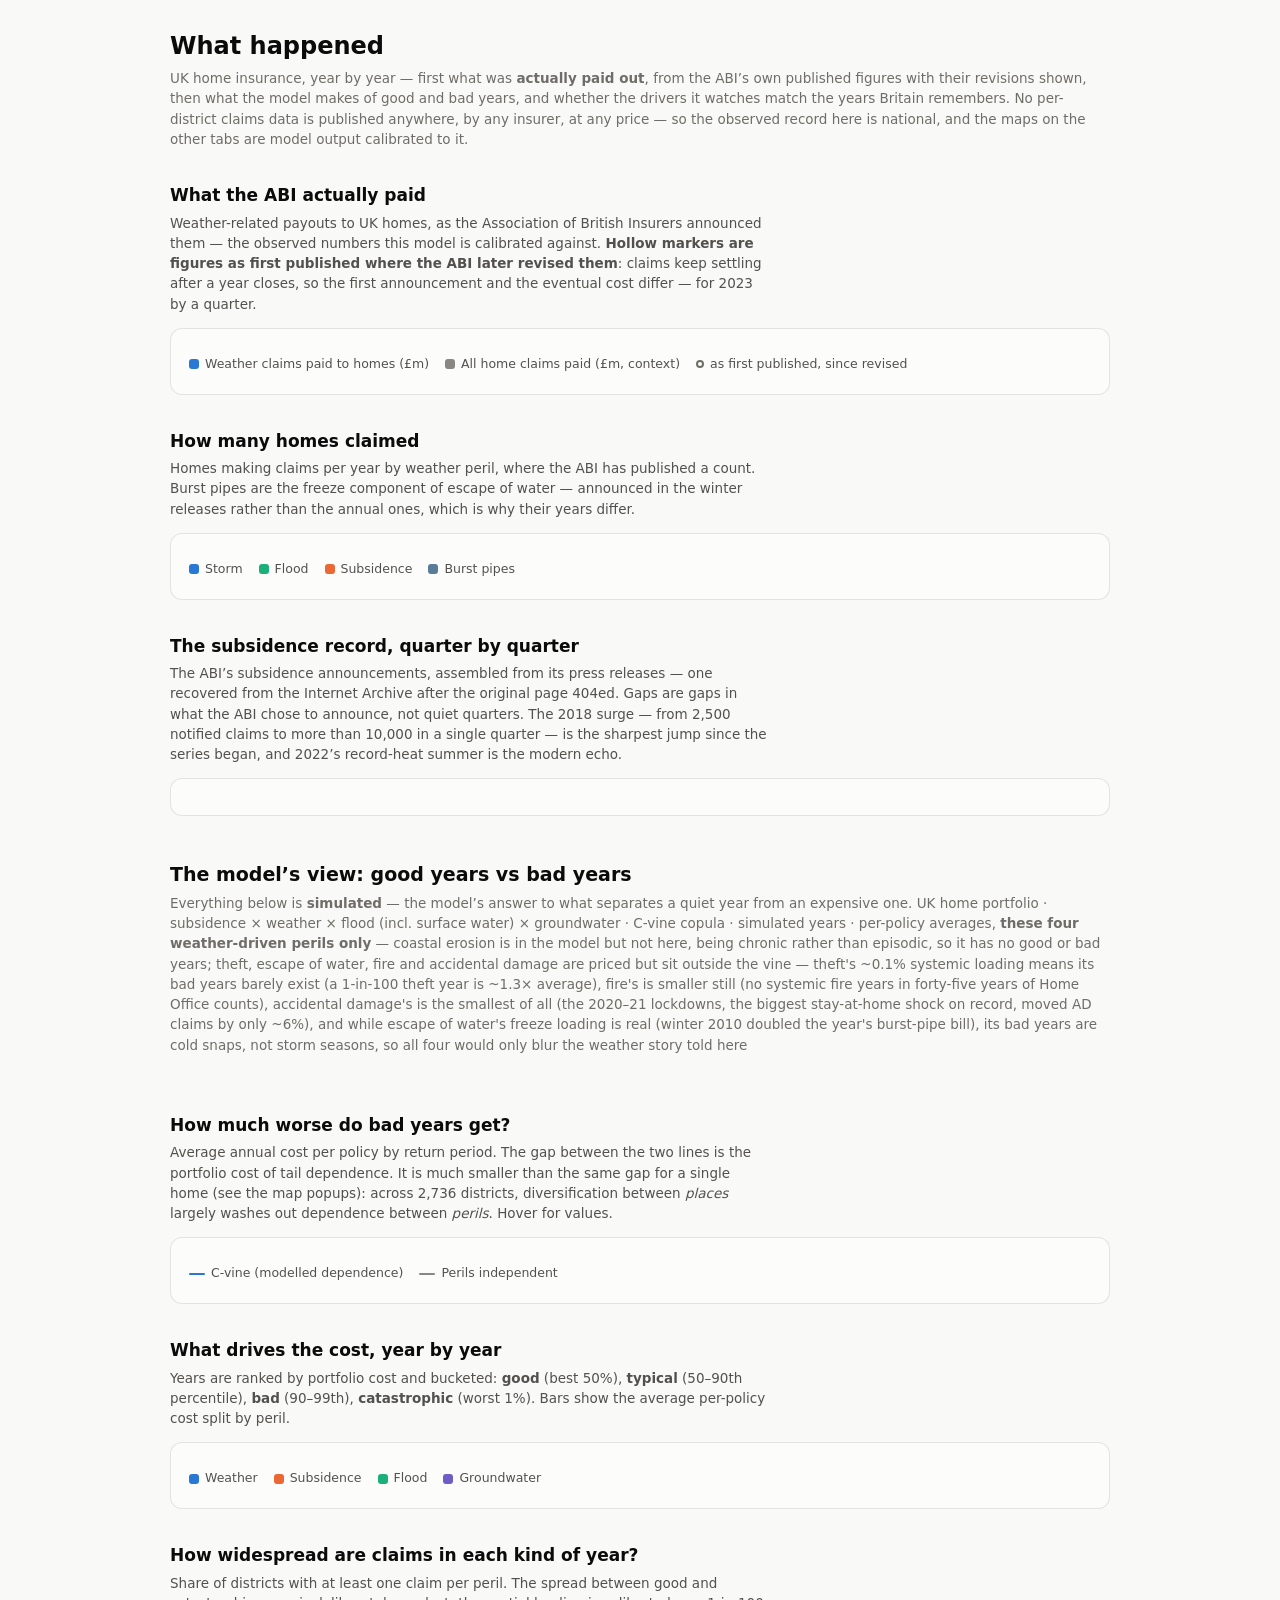
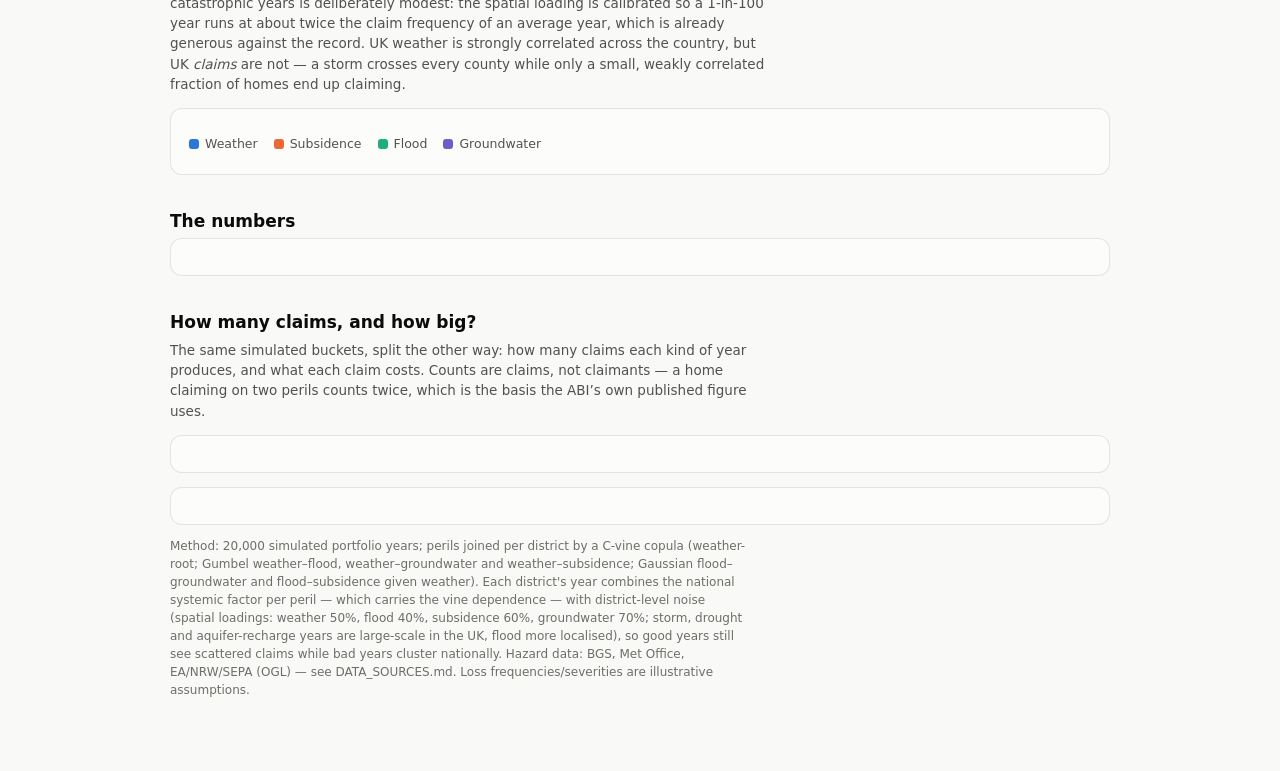
==== commit 4fb27d4b: "Restructure the site into four tabs: what happened, the model, relative risk, methodology The user's" ====
--- a/analysis/template.html
+++ b/analysis/template.html
@@ -3,7 +3,7 @@
 <head>
 <meta charset="utf-8">
 <meta name="viewport" content="width=device-width, initial-scale=1">
-<title>UK Home Insurance — Good Years vs Bad Years</title>
+<title>UK Home Insurance — What Happened, Year by Year</title>
 <style>
   :root {
     color-scheme: light;
@@ -12,6 +12,7 @@
     --ink-1: #0b0b0b; --ink-2: #52514e; --ink-muted: #6f6d67;
     --grid: #e1e0d9; --axis: #c3c2b7; --border: rgba(11,11,11,0.10);
     --wx: #2a78d6; --sub: #eb6834; --fl: #1baf7a; --gw: #6f5cc4; --indep: #898781;
+    --eow: #5b7c99;
   }
   @media (prefers-color-scheme: dark) {
     :root:not([data-theme="light"]) {
@@ -20,6 +21,7 @@
       --ink-1: #ffffff; --ink-2: #c3c2b7; --ink-muted: #898781;
       --grid: #2c2c2a; --axis: #383835; --border: rgba(255,255,255,0.10);
       --wx: #3987e5; --sub: #d95926; --fl: #199e70; --gw: #9085e9;
+      --eow: #7fa3c0;
     }
   }
   :root[data-theme="dark"] {
@@ -28,6 +30,7 @@
     --ink-1: #ffffff; --ink-2: #c3c2b7; --ink-muted: #898781;
     --grid: #2c2c2a; --axis: #383835; --border: rgba(255,255,255,0.10);
     --wx: #3987e5; --sub: #d95926; --fl: #199e70; --gw: #9085e9;
+    --eow: #7fa3c0;
   }
   * { box-sizing: border-box; }
   body {
@@ -53,6 +56,7 @@
   .legend span { display: inline-flex; align-items: center; gap: 6px; }
   .sw { width: 10px; height: 10px; border-radius: 3px; display: inline-block; }
   .sw.line { width: 16px; height: 2px; border-radius: 1px; }
+  .sw.ghost { background: transparent; border: 2px solid var(--ink-muted); border-radius: 50%; width: 8px; height: 8px; }
   svg { display: block; width: 100%; height: auto; }
   /* Charts size their own canvas to the card (see geom() below), so they
      fit without scrolling. overflow-x stays as a safety net only - if a
@@ -82,8 +86,62 @@
 </head>
 <body>
 <div class="wrap">
-  <h1>Good years vs bad years</h1>
-  <div class="sub">UK home portfolio &middot; subsidence &times; weather &times; flood (incl. surface water) &times; groundwater &middot; C-vine copula &middot; <span id="nsim"></span> simulated years &middot; per-policy averages, <b>these four weather-driven perils only</b> &mdash; coastal erosion is in the model but not here, being chronic rather than episodic, so it has no good or bad years; theft, escape of water, fire and accidental damage are priced but sit outside the vine &mdash; theft's ~0.1% systemic loading means its bad years barely exist (a 1-in-100 theft year is ~1.3&times; average), fire's is smaller still (no systemic fire years in forty-five years of Home Office counts), accidental damage's is the smallest of all (the 2020&ndash;21 lockdowns, the biggest stay-at-home shock on record, moved AD claims by only ~6%), and while escape of water's freeze loading is real (winter 2010 doubled the year's burst-pipe bill), its bad years are cold snaps, not storm seasons, so all four would only blur the weather story told here</div>
+  <h1>What happened</h1>
+  <div class="sub">UK home insurance, year by year &mdash; first what was
+  <b>actually paid out</b>, from the ABI&rsquo;s own published figures with
+  their revisions shown, then what the model makes of good and bad years,
+  and whether the drivers it watches match the years Britain remembers.
+  No per-district claims data is published anywhere, by any insurer, at any
+  price &mdash; so the observed record here is national, and the maps on the
+  other tabs are model output calibrated to it.</div>
+
+  <h2>What the ABI actually paid</h2>
+  <p class="desc">Weather-related payouts to UK homes, as the Association of
+  British Insurers announced them &mdash; the observed numbers this model is
+  calibrated against. <b>Hollow markers are figures as first published where
+  the ABI later revised them</b>: claims keep settling after a year closes,
+  so the first announcement and the eventual cost differ &mdash; for 2023 by
+  a quarter.</p>
+  <div class="card">
+    <div class="legend">
+      <span><span class="sw" style="background:var(--wx)"></span>Weather claims paid to homes (&pound;m)</span>
+      <span><span class="sw" style="background:var(--indep)"></span>All home claims paid (&pound;m, context)</span>
+      <span><span class="sw ghost"></span>as first published, since revised</span>
+    </div>
+    <div id="abichart" class="chart"></div>
+  </div>
+
+  <h2>How many homes claimed</h2>
+  <p class="desc">Homes making claims per year by weather peril, where the
+  ABI has published a count. Burst pipes are the freeze component of escape
+  of water &mdash; announced in the winter releases rather than the annual
+  ones, which is why their years differ.</p>
+  <div class="card">
+    <div class="legend">
+      <span><span class="sw" style="background:var(--wx)"></span>Storm</span>
+      <span><span class="sw" style="background:var(--fl)"></span>Flood</span>
+      <span><span class="sw" style="background:var(--sub)"></span>Subsidence</span>
+      <span><span class="sw" style="background:var(--eow)"></span>Burst pipes</span>
+    </div>
+    <div id="abicount" class="chart"></div>
+  </div>
+
+  <h2>The subsidence record, quarter by quarter</h2>
+  <p class="desc">The ABI&rsquo;s subsidence announcements, assembled from
+  its press releases &mdash; one recovered from the Internet Archive after
+  the original page 404ed. Gaps are gaps in what the ABI chose to announce,
+  not quiet quarters. The 2018 surge &mdash; from 2,500 notified claims to
+  more than 10,000 in a single quarter &mdash; is the sharpest jump since
+  the series began, and 2022&rsquo;s record-heat summer is the modern
+  echo.</p>
+  <div class="card" style="overflow-x:auto">
+    <table class="buckets" id="abisub"></table>
+  </div>
+  <p class="note" id="abisources" style="margin-top:10px"></p>
+
+  <h2 style="margin-top:44px; font-size:19px">The model&rsquo;s view: good years vs bad years</h2>
+  <div class="sub">Everything below is <b>simulated</b> &mdash; the model&rsquo;s
+  answer to what separates a quiet year from an expensive one. UK home portfolio &middot; subsidence &times; weather &times; flood (incl. surface water) &times; groundwater &middot; C-vine copula &middot; <span id="nsim"></span> simulated years &middot; per-policy averages, <b>these four weather-driven perils only</b> &mdash; coastal erosion is in the model but not here, being chronic rather than episodic, so it has no good or bad years; theft, escape of water, fire and accidental damage are priced but sit outside the vine &mdash; theft's ~0.1% systemic loading means its bad years barely exist (a 1-in-100 theft year is ~1.3&times; average), fire's is smaller still (no systemic fire years in forty-five years of Home Office counts), accidental damage's is the smallest of all (the 2020&ndash;21 lockdowns, the biggest stay-at-home shock on record, moved AD claims by only ~6%), and while escape of water's freeze loading is real (winter 2010 doubled the year's burst-pipe bill), its bad years are cold snaps, not storm seasons, so all four would only blur the weather story told here</div>
 
   <div class="tiles" id="tiles"></div>
 
@@ -137,6 +195,19 @@
     <table class="buckets" id="btable"></table>
   </div>
   <p class="note" id="worstnote"></p>
+
+  <h2>How many claims, and how big?</h2>
+  <p class="desc">The same simulated buckets, split the other way: how many
+  claims each kind of year produces, and what each claim costs.
+  <span id="g4headline"></span> Counts are claims, not claimants &mdash; a
+  home claiming on two perils counts twice, which is the basis the
+  ABI&rsquo;s own published figure uses.</p>
+  <div class="card" style="overflow-x:auto">
+    <table class="buckets" id="g4counts"></table>
+  </div>
+  <div class="card" style="overflow-x:auto; margin-top:14px">
+    <table class="buckets" id="g4costs"></table>
+  </div>
 
   <div id="backtest" style="display:none; scroll-margin-top:64px">
     <h2>Does this match real UK years?</h2>
@@ -186,6 +257,8 @@
 const A = __DATA__;
 const SENS = __SENS__;
 const HIST = __HISTORY__;
+const ABI = __ABI__;
+const ABISUB = __ABI_SUB__;
 const css = k => getComputedStyle(document.documentElement).getPropertyValue(k).trim();
 const GBP = v => '£' + Math.round(v).toLocaleString('en-GB');
 const tip = document.getElementById('tip');
@@ -273,6 +346,147 @@
 }
 let _rt;
 addEventListener('resize', () => { clearTimeout(_rt); _rt = setTimeout(renderCharts, 150); });
+
+/* ---- observed: ABI payouts, with their own revisions visible ---------
+   Every row of data/abi_annual.csv carries the release it came from. The
+   chart plots the LATEST figure per year as the series and every
+   superseded figure as a hollow ghost marker at the same x - the
+   revision is part of the record, not a footnote. Latest = lexically
+   greatest vintage, which works because vintages start "YYYY-MM". */
+const latestBy = (rows, key) => {
+  const m = new Map();
+  for (const r of rows) {
+    const k = key(r);
+    if (!m.has(k) || r.vintage > m.get(k).vintage) m.set(k, r);
+  }
+  return m;
+};
+
+chart('abichart', function (mount) {
+  const g = geom('abichart', { W: 900, H: 300, L: 56, R: 16, T: 16, B: 30, GAP: 26 },
+                             { H: 250, L: 40, R: 10, T: 12, B: 28, GAP: 20 });
+  const { W, H, L, R, T, B, GAP } = g;
+  const panelH = (H - T - B - GAP) / 2;
+  const svg = el('svg', { viewBox: `0 0 ${W} ${H}` }, mount);
+  const series = [['weather_homes_total', '--wx', 'weather claims paid (£m)'],
+                  ['home_paid_total', '--indep', 'all home claims paid (£m)']];
+  const years = [...new Set(ABI.annual
+    .filter(r => series.some(s => s[0] === r.m)).map(r => r.y))].sort();
+  const slot = (W - L - R) / years.length;
+  const x = yr => L + (years.indexOf(yr) + 0.5) * slot;
+
+  series.forEach(([metric, colour, label], pi) => {
+    const rows = ABI.annual.filter(r => r.m === metric);
+    const latest = latestBy(rows, r => r.y);
+    const y0 = T + pi * (panelH + GAP) + 10;
+    const hi = Math.max(...rows.map(r => r.v)) * 1.12;
+    const y = v => y0 + panelH - (v / hi) * panelH;
+    el('text', { x: L, y: y0 - 3, class: 'axis-label' }, svg).textContent = label;
+    for (const v of [0, hi / 1.12]) {
+      el('line', { x1: L, x2: W - R, y1: y(v), y2: y(v), stroke: css('--grid') }, svg);
+      el('text', { x: L - 6, y: y(v) + 4, 'text-anchor': 'end', class: 'tick-label' }, svg)
+        .textContent = Math.round(v).toLocaleString('en-GB');
+    }
+    const pts = [...latest.values()].sort((a, b) => a.y - b.y);
+    el('path', { d: pts.map((r, i) => (i ? 'L' : 'M') + x(r.y).toFixed(1) + ' ' + y(r.v).toFixed(1)).join(' '),
+                 fill: 'none', stroke: css(colour), 'stroke-width': 2 }, svg);
+    for (const r of rows) {
+      const cur = latest.get(r.y) === r;
+      const dot = el('circle', {
+        cx: x(r.y), cy: y(r.v), r: cur ? 4.5 : 4,
+        fill: cur ? css(colour) : css('--surface-1'),
+        stroke: css(colour), 'stroke-width': cur ? 0 : 2,
+      }, svg);
+      dot.addEventListener('mousemove', ev => showTip(
+        `<b>${r.y}</b> · £${r.v.toLocaleString('en-GB')}m<br>` +
+        (cur ? `${r.basis} · ${r.vintage}`
+             : `as first published (${r.vintage.replace(' comparative', '')})<br>since revised to £${latest.get(r.y).v.toLocaleString('en-GB')}m`),
+        ev.clientX, ev.clientY));
+      dot.addEventListener('mouseleave', hideTip);
+    }
+  });
+  years.forEach(yr => {
+    el('text', { x: x(yr), y: H - 8, 'text-anchor': 'middle', class: 'tick-label' }, svg)
+      .textContent = yr;
+  });
+});
+
+/* ---- observed: homes claiming, by peril ---- */
+chart('abicount', function (mount) {
+  const g = geom('abicount', { W: 900, H: 260, L: 56, R: 16, T: 18, B: 34 },
+                             { H: 220, L: 40, R: 10, T: 14, B: 32 });
+  const { W, H, L, R, T, B } = g;
+  const svg = el('svg', { viewBox: `0 0 ${W} ${H}` }, mount);
+  const perils = [['storm_homes', '--wx', 'Storm'], ['flood_homes', '--fl', 'Flood'],
+                  ['subsidence_homes', '--sub', 'Subsidence'],
+                  ['burstpipes_homes', '--eow', 'Burst pipes']];
+  const rows = ABI.annual.filter(r => perils.some(p => p[0] === r.m));
+  const latest = latestBy(rows, r => r.m + '|' + r.y);
+  const years = [...new Set(rows.map(r => r.y))].sort();
+  const hi = Math.max(...rows.map(r => r.v)) * 1.15;
+  const y = v => T + (1 - v / hi) * (H - T - B);
+  const slot = (W - L - R) / years.length;
+  const gap = g.narrow ? 2 : 6;
+  const bw = Math.min(34, (slot * 0.86 - 3 * gap) / 4);
+  const kfmt = v => v >= 1000 ? Math.round(v / 1000) + 'k' : v;
+  const ystep = hi > 80000 ? 20000 : 10000;
+  for (let v = 0; v <= hi; v += ystep) {
+    el('line', { x1: L, x2: W - R, y1: y(v), y2: y(v), stroke: css('--grid') }, svg);
+    el('text', { x: L - 6, y: y(v) + 4, 'text-anchor': 'end', class: 'tick-label' }, svg)
+      .textContent = kfmt(v);
+  }
+  el('line', { x1: L, x2: W - R, y1: H - B, y2: H - B, stroke: css('--axis') }, svg);
+  years.forEach((yr, i) => {
+    const cx = L + slot * (i + 0.5);
+    perils.forEach(([m, colour, name], j) => {
+      const r = latest.get(m + '|' + yr);
+      if (!r) return;   // not every peril count is published every year
+      const bx = cx + (j - 1.5) * (bw + gap) - bw / 2;
+      const rect = el('rect', { x: bx, y: y(r.v), width: bw, height: H - B - y(r.v),
+                                fill: css(colour), rx: 2 }, svg);
+      rect.addEventListener('mousemove', ev => showTip(
+        `<b>${yr}</b> · ${name}<br><b>${r.v.toLocaleString('en-GB')}</b> homes claimed<br>${r.basis} · ${r.vintage}`,
+        ev.clientX, ev.clientY));
+      rect.addEventListener('mouseleave', hideTip);
+    });
+    el('text', { x: cx, y: H - B + 17, 'text-anchor': 'middle', class: 'tick-label' }, svg)
+      .textContent = yr;
+  });
+});
+
+/* ---- observed: the quarterly subsidence record ---- */
+(function () {
+  const BAS = { notified_count: 'notified', incurred_notified: 'incurred',
+                incurred_ultimate: 'ultimate', paid_in_period: 'paid in period',
+                avg_incurred: 'avg incurred', avg_paid: 'avg paid',
+                implied: 'implied', supported_households: 'households' };
+  const COLS = [['subsidence_claims', v => v.toLocaleString('en-GB')],
+                ['subsidence_incurred', v => '£' + v.toLocaleString('en-GB') + 'm'],
+                ['subsidence_paid', v => '£' + v.toLocaleString('en-GB') + 'm'],
+                ['subsidence_avg', v => '£' + v.toLocaleString('en-GB')]];
+  const periods = [...new Set(ABISUB.rows.map(r => r.p))].sort();
+  const html = periods.map(p => {
+    const cells = COLS.map(([m, fmt]) => {
+      const es = ABISUB.rows.filter(r => r.p === p && r.m === m);
+      return '<td>' + (es.length ? es.map(r =>
+        fmt(r.v) + (r.prov !== 'published' || es.length > 1
+          ? ` <small style="color:var(--ink-muted)">(${BAS[r.basis] || r.basis}${r.prov !== 'published' ? ', ' + r.prov : ''})</small>` : ''))
+        .join('<br>') : '—') + '</td>';
+    }).join('');
+    const vint = [...new Set(ABISUB.rows.filter(r => r.p === p).map(r => r.vintage))].sort();
+    return `<tr><td class="hl">${p}</td>${cells}<td><small>${vint.join('; ')}</small></td></tr>`;
+  }).join('');
+  document.getElementById('abisub').innerHTML =
+    `<tr><th>Period</th><th>Claims</th><th>Incurred</th><th>Paid</th>
+     <th>Avg / claim</th><th>ABI release</th></tr>` + html;
+
+  const links = ABI.sources.map(s => `<a href="${s.url}">${s.label}</a>`).join(' · ');
+  document.getElementById('abisources').innerHTML =
+    `<b>Sources.</b> ${links} · full provenance, including every recovered
+     figure's exact wording: <a href="https://github.com/SMcode-source/uk-home-insurance-risk-map/blob/main/data/abi_annual.csv">abi_annual.csv</a>
+     and <a href="https://github.com/SMcode-source/uk-home-insurance-risk-map/blob/main/data/abi_subsidence.csv">abi_subsidence.csv</a>
+     · how these anchor the model: <a href="methodology.html#calibration">methodology</a>.`;
+})();
 
 /* ---- stat tiles ---- */
 const bk = Object.fromEntries(A.buckets.map(b => [b.label, b]));
@@ -432,6 +646,38 @@
     in ${w.inc_wx_pct}% of districts for weather and ${w.inc_fl_pct}% for flood — a
     nationwide storm-and-flood event, which is exactly the joint tail the Gumbel
     pairs put mass on.`;
+})();
+
+/* ---- claim counts and claim sizes by bucket (Gate 4) ----
+   The headline multiples are computed from the data, not typed in, so a
+   re-simulation cannot leave this sentence quoting stale figures. */
+(function () {
+  const b0 = A.buckets[0];
+  if (!('claims_total_per_100k' in b0)) return;  // pre-Gate-4 data
+  const typ = A.buckets.find(b => b.label === 'typical');
+  const cat = A.buckets.find(b => b.label === 'catastrophic');
+  const xC = (cat.claims_total_per_100k / typ.claims_total_per_100k).toFixed(1);
+  const xV = (cat.cost_total_per_claim / typ.cost_total_per_claim).toFixed(1);
+  document.getElementById('g4headline').innerHTML =
+    `A bad year is mostly <b>dearer claims, not more claims</b>: the worst 1%
+     of years run at ${xC}× a typical year's claim count but ${xV}× its cost
+     per claim.`;
+  const P = [['total', 'All perils'], ['wx', 'Weather'], ['sub', 'Subsidence'],
+             ['fl', 'Flood'], ['gw', 'Groundwater']];
+  const num = v => Math.round(v).toLocaleString('en-GB');
+  const rows = (field, fmt) => A.buckets.map(b => `
+    <tr><td class="hl">${b.label}</td>` +
+    P.map(([k]) => `<td${k === 'total' ? ' class="hl"' : ''}>${fmt(b[`${field}_${k}${field === 'claims' ? '_per_100k' : '_per_claim'}`])}</td>`).join('') +
+    `<td>${(b[`${field}_total${field === 'claims' ? '_per_100k' : '_per_claim'}`] /
+            typ[`${field}_total${field === 'claims' ? '_per_100k' : '_per_claim'}`]).toFixed(2)}×</td></tr>`).join('');
+  const head = title => `<tr><th>Year bucket</th>` +
+    P.map(([, n]) => `<th>${n}</th>`).join('') + `<th>vs typical</th></tr>`;
+  document.getElementById('g4counts').innerHTML =
+    `<tr><th colspan="7" style="text-align:left; color:var(--ink-1)">Claims per 100,000 policies</th></tr>` +
+    head() + rows('claims', num);
+  document.getElementById('g4costs').innerHTML =
+    `<tr><th colspan="7" style="text-align:left; color:var(--ink-1)">Cost per claim</th></tr>` +
+    head() + rows('cost', v => GBP(v));
 })();
 
 /* ---- backtest: real hazard drivers by year ---- */
